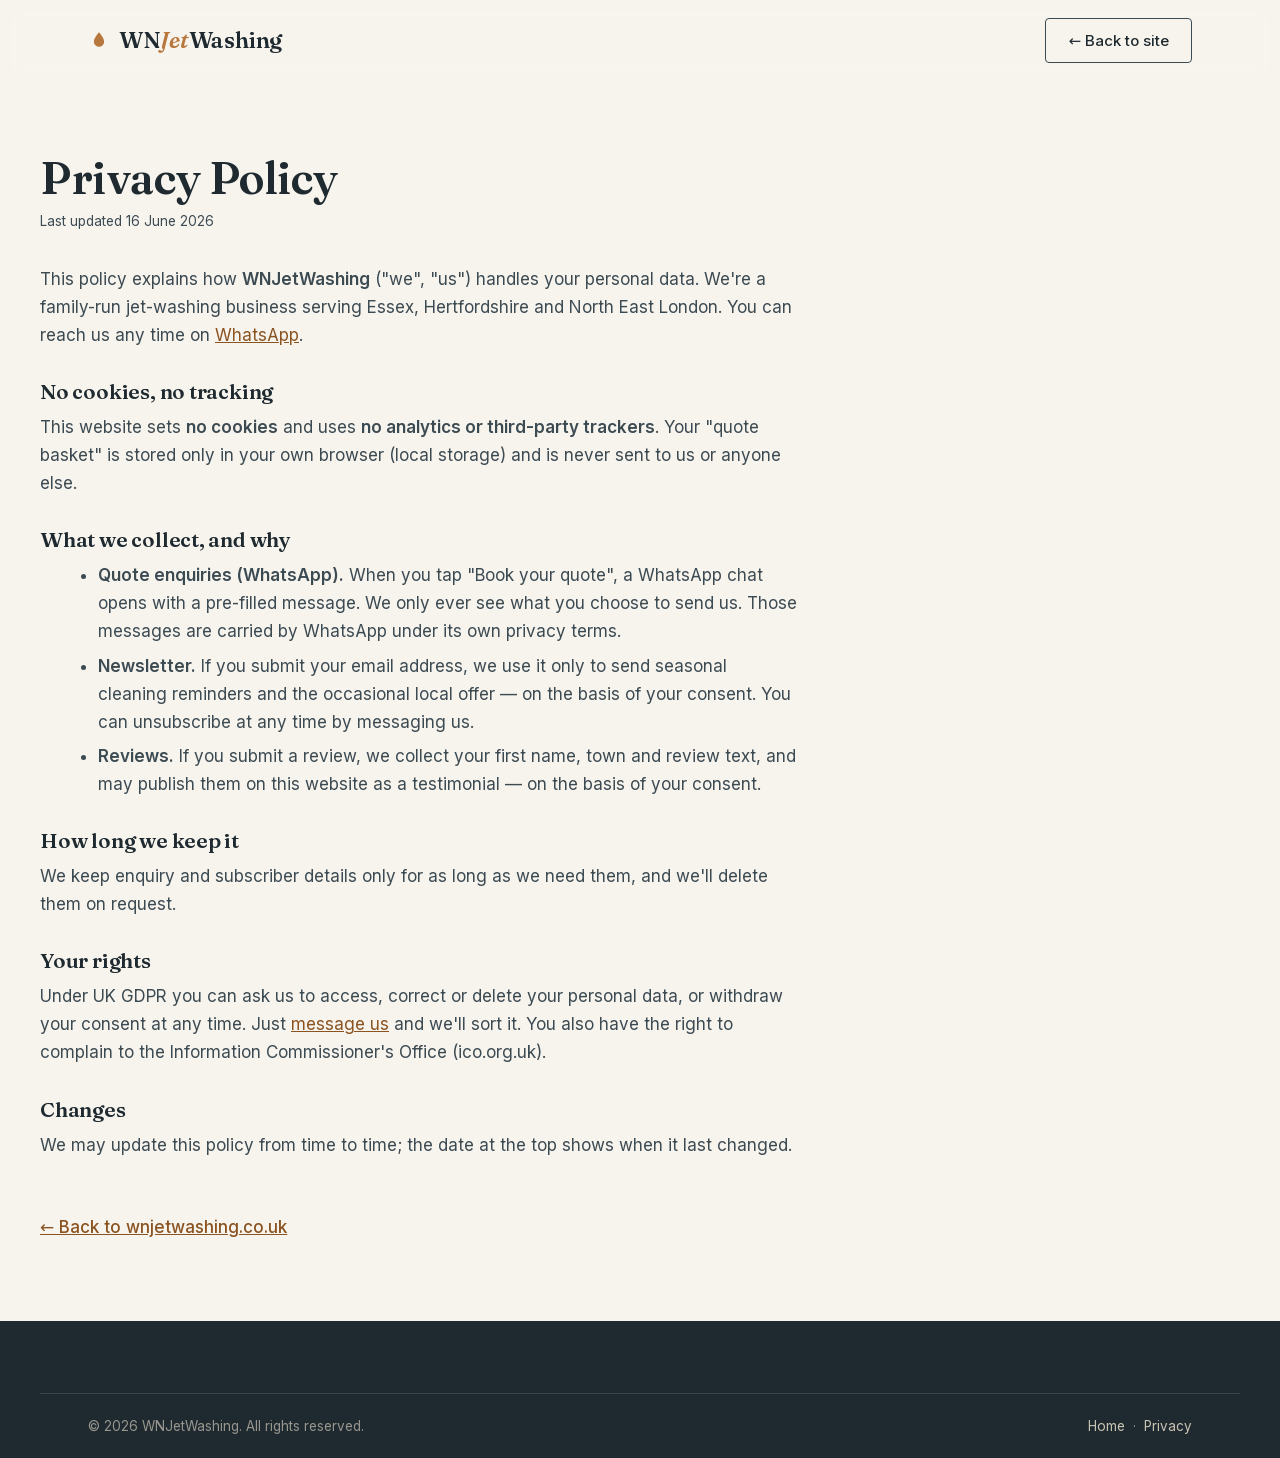
==== privacy.html @ 43b318c0 "privacy: add privacy policy page + consent notices (UK GDPR) Closes the one INFO finding from the se" ====
<!DOCTYPE html>
<html lang="en-GB">
<head>
  <meta charset="UTF-8" />
  <meta name="viewport" content="width=device-width, initial-scale=1" />
  <meta http-equiv="Content-Security-Policy" content="default-src 'self'; script-src 'self'; style-src 'self'; img-src 'self'; font-src 'self'; connect-src 'self'; form-action 'self'; base-uri 'self'; object-src 'none'; frame-src 'none'; frame-ancestors 'none'; upgrade-insecure-requests" />
  <meta name="referrer" content="strict-origin-when-cross-origin" />
  <meta name="robots" content="noindex" />
  <title>Privacy Policy — WNJetWashing</title>
  <meta name="description" content="How WNJetWashing handles your personal data. We use no cookies, no analytics and no trackers." />
  <link rel="icon" href="assets/img/favicon.svg" type="image/svg+xml" />
  <link rel="stylesheet" href="assets/css/fonts.css" />
  <link rel="stylesheet" href="assets/css/styles.css" />
</head>
<body>
  <header class="masthead">
    <div class="masthead__inner">
      <a class="wordmark" href="index.html" aria-label="WNJetWashing home">
        <span class="wordmark__icon" aria-hidden="true">
          <svg viewBox="0 0 24 24" width="22" height="22"><path d="M12 2.5c3.2 4 5.6 7 5.6 10.2A5.6 5.6 0 0 1 6.4 12.7C6.4 9.5 8.8 6.5 12 2.5Z"/></svg>
        </span>
        <span class="wordmark__text">WN<em>Jet</em>Washing</span>
      </a>
      <a class="btn btn--ghost" href="index.html">← Back to site</a>
    </div>
  </header>

  <main class="legal container">
    <div class="legal__inner">
      <h1>Privacy Policy</h1>
      <p class="updated">Last updated 16 June 2026</p>

      <p>This policy explains how <strong>WNJetWashing</strong> ("we", "us") handles your personal data. We're a family-run jet-washing business serving Essex, Hertfordshire and North East London. You can reach us any time on <a href="https://wa.me/447926999623" target="_blank" rel="noopener noreferrer">WhatsApp</a>.</p>

      <h2>No cookies, no tracking</h2>
      <p>This website sets <strong>no cookies</strong> and uses <strong>no analytics or third-party trackers</strong>. Your "quote basket" is stored only in your own browser (local storage) and is never sent to us or anyone else.</p>

      <h2>What we collect, and why</h2>
      <ul>
        <li><strong>Quote enquiries (WhatsApp).</strong> When you tap "Book your quote", a WhatsApp chat opens with a pre-filled message. We only ever see what you choose to send us. Those messages are carried by WhatsApp under its own privacy terms.</li>
        <li><strong>Newsletter.</strong> If you submit your email address, we use it only to send seasonal cleaning reminders and the occasional local offer — on the basis of your consent. You can unsubscribe at any time by messaging us.</li>
        <li><strong>Reviews.</strong> If you submit a review, we collect your first name, town and review text, and may publish them on this website as a testimonial — on the basis of your consent.</li>
      </ul>

      <h2>How long we keep it</h2>
      <p>We keep enquiry and subscriber details only for as long as we need them, and we'll delete them on request.</p>

      <h2>Your rights</h2>
      <p>Under UK GDPR you can ask us to access, correct or delete your personal data, or withdraw your consent at any time. Just <a href="https://wa.me/447926999623" target="_blank" rel="noopener noreferrer">message us</a> and we'll sort it. You also have the right to complain to the Information Commissioner's Office (ico.org.uk).</p>

      <h2>Changes</h2>
      <p>We may update this policy from time to time; the date at the top shows when it last changed.</p>

      <a class="legal__back" href="index.html">← Back to wnjetwashing.co.uk</a>
    </div>
  </main>

  <footer class="footer">
    <div class="footer__bar container">
      <p>© <span data-year>2026</span> WNJetWashing. All rights reserved.</p>
      <p><a href="index.html">Home</a> &nbsp;·&nbsp; <a href="privacy.html">Privacy</a></p>
    </div>
  </footer>

  <script src="assets/js/app.js" defer></script>
</body>
</html>
---- assets/css/fonts.css ----
/* Fraunces italic 400-600 (latin) */
@font-face {
  font-family: 'Fraunces';
  font-style: italic;
  font-weight: 400 600;
  font-display: swap;
  src: url(../fonts/fraunces-italic-400-600.woff2) format('woff2');
  unicode-range: U+0000-00FF, U+0131, U+0152-0153, U+02BB-02BC, U+02C6, U+02DA, U+02DC, U+0304, U+0308, U+0329, U+2000-206F, U+20AC, U+2122, U+2191, U+2193, U+2212, U+2215, U+FEFF, U+FFFD;
}

/* Fraunces normal 340-600 (latin) */
@font-face {
  font-family: 'Fraunces';
  font-style: normal;
  font-weight: 340 600;
  font-display: swap;
  src: url(../fonts/fraunces-normal-340-600.woff2) format('woff2');
  unicode-range: U+0000-00FF, U+0131, U+0152-0153, U+02BB-02BC, U+02C6, U+02DA, U+02DC, U+0304, U+0308, U+0329, U+2000-206F, U+20AC, U+2122, U+2191, U+2193, U+2212, U+2215, U+FEFF, U+FFFD;
}

/* Inter normal 400 (latin) */
@font-face {
  font-family: 'Inter';
  font-style: normal;
  font-weight: 400;
  font-display: swap;
  src: url(../fonts/inter-normal-400.woff2) format('woff2');
  unicode-range: U+0000-00FF, U+0131, U+0152-0153, U+02BB-02BC, U+02C6, U+02DA, U+02DC, U+0304, U+0308, U+0329, U+2000-206F, U+20AC, U+2122, U+2191, U+2193, U+2212, U+2215, U+FEFF, U+FFFD;
}

/* Inter normal 500 (latin) */
@font-face {
  font-family: 'Inter';
  font-style: normal;
  font-weight: 500;
  font-display: swap;
  src: url(../fonts/inter-normal-500.woff2) format('woff2');
  unicode-range: U+0000-00FF, U+0131, U+0152-0153, U+02BB-02BC, U+02C6, U+02DA, U+02DC, U+0304, U+0308, U+0329, U+2000-206F, U+20AC, U+2122, U+2191, U+2193, U+2212, U+2215, U+FEFF, U+FFFD;
}

/* Inter normal 600 (latin) */
@font-face {
  font-family: 'Inter';
  font-style: normal;
  font-weight: 600;
  font-display: swap;
  src: url(../fonts/inter-normal-600.woff2) format('woff2');
  unicode-range: U+0000-00FF, U+0131, U+0152-0153, U+02BB-02BC, U+02C6, U+02DA, U+02DC, U+0304, U+0308, U+0329, U+2000-206F, U+20AC, U+2122, U+2191, U+2193, U+2212, U+2215, U+FEFF, U+FFFD;
}
---- assets/css/styles.css ----
/* =========================================================================
   WNJetWashing — Editorial Trust
   Standalone static site. Palette sampled from the real action photos.
   ========================================================================= */

:root {
  /* Palette */
  --slate-ink: #1F2A30;
  --wet-stone: #3C4A52;
  --restored-timber: #B7763C;
  --timber-text: #8A5320; /* AA-safe timber for small text on light bgs (>=4.7:1) */
  --timber-soft: #c98b52;
  --sandstone-buff: #E7DECB;
  --paper: #F7F4EE;
  --spray-white: #FCFBF8;
  --moss-trust: #5E6E48;
  --sand-seal: #D4A95E;

  --hairline: rgba(60, 74, 82, 0.22);
  --shadow-soft: 0 18px 50px -28px rgba(31, 42, 48, 0.45);

  /* Type */
  --serif: 'Fraunces', Georgia, 'Times New Roman', serif;
  --sans: 'Inter', system-ui, -apple-system, 'Segoe UI', Roboto, sans-serif;

  /* Layout */
  --container: 1200px;
  --gutter: clamp(1.15rem, 4vw, 3rem);
  --radius: 4px;
  --ease: cubic-bezier(0.2, 0.7, 0.2, 1);
  --nav-h: 76px;
}

/* ---------------------------------------------------------------- reset */
*, *::before, *::after { box-sizing: border-box; }
* { margin: 0; }
html { scroll-behavior: smooth; -webkit-text-size-adjust: 100%; overflow-x: hidden; }
@media (prefers-reduced-motion: reduce) { html { scroll-behavior: auto; } }

body {
  font-family: var(--sans);
  font-size: 17px;
  line-height: 1.65;
  color: var(--wet-stone);
  background: var(--paper);
  -webkit-font-smoothing: antialiased;
  text-rendering: optimizeLegibility;
}

img, svg, picture { display: block; max-width: 100%; }
img { height: auto; }
a { color: var(--timber-text); text-decoration: none; }
button { font-family: inherit; cursor: pointer; }
::selection { background: var(--restored-timber); color: var(--spray-white); }

.container { width: 100%; max-width: var(--container); margin-inline: auto; padding-inline: var(--gutter); }

.visually-hidden, .skip-link:not(:focus) {
  position: absolute !important; width: 1px; height: 1px; padding: 0; margin: -1px;
  overflow: hidden; clip: rect(0 0 0 0); white-space: nowrap; border: 0;
}
.skip-link {
  position: fixed; top: 12px; left: 12px; z-index: 200;
  background: var(--slate-ink); color: var(--paper); padding: 10px 16px; border-radius: var(--radius);
}

:focus-visible { outline: 2px solid var(--restored-timber); outline-offset: 3px; border-radius: 2px; }

/* ---------------------------------------------------------------- type */
h1, h2, h3 { font-family: var(--serif); color: var(--slate-ink); font-weight: 600; line-height: 1.08; letter-spacing: -0.01em; font-optical-sizing: auto; }

.eyebrow {
  font-family: var(--sans); font-weight: 500; font-size: 12px; letter-spacing: 0.18em;
  text-transform: uppercase; color: var(--wet-stone); margin-bottom: 1rem;
}
.section-title { font-size: clamp(1.9rem, 4vw, 2.55rem); }
.section-title em { font-style: italic; color: var(--restored-timber); font-weight: 500; }
.section-intro { max-width: 56ch; margin-top: 1rem; color: var(--wet-stone); }
.section-head { margin-bottom: clamp(2rem, 5vw, 3.25rem); }

.pill {
  display: inline-block; font-family: var(--sans); font-size: 11.5px; font-weight: 600; letter-spacing: 0.04em;
  text-transform: uppercase; color: var(--wet-stone);
  border: 1px solid var(--hairline); padding: 4px 10px; border-radius: 999px; white-space: nowrap;
}

/* ---------------------------------------------------------------- buttons */
.btn {
  --btn-bg: var(--slate-ink); --btn-fg: var(--paper);
  position: relative; display: inline-flex; align-items: center; gap: 0.5em;
  font-family: var(--sans); font-weight: 500; font-size: 15px; line-height: 1;
  padding: 14px 22px; border: 1px solid transparent; border-radius: var(--radius);
  background: var(--btn-bg); color: var(--btn-fg); overflow: hidden;
  transition: transform 0.12s var(--ease), color 0.3s var(--ease), border-color 0.3s var(--ease), background 0.3s var(--ease);
}
.btn span { position: relative; z-index: 1; }
.btn::before {
  content: ""; position: absolute; inset: 0; z-index: 0; background: var(--restored-timber);
  transform: scaleX(0); transform-origin: left; transition: transform 0.4s var(--ease);
}
.btn:hover::before { transform: scaleX(1); }
.btn:active { transform: scale(0.98); }
.btn--lg { padding: 17px 28px; font-size: 16px; }

.btn--primary { background: var(--slate-ink); color: var(--paper); }
.btn--primary:hover { color: var(--spray-white); }

.btn--ghost { background: transparent; color: var(--slate-ink); border-color: var(--wet-stone); }
.btn--ghost::before { background: var(--sandstone-buff); }
.btn--ghost:hover { color: var(--slate-ink); border-color: var(--slate-ink); }

.btn--light { background: var(--spray-white); color: var(--slate-ink); }
.btn--light:hover { color: var(--spray-white); }

.btn--add {
  background: transparent; color: var(--slate-ink); border-color: var(--restored-timber);
  font-size: 14px; padding: 11px 18px;
}
.btn--add:hover { color: var(--spray-white); }
.btn[disabled] { opacity: 0.45; cursor: not-allowed; }
.btn[disabled]::before { display: none; }

/* ---------------------------------------------------------------- masthead */
.masthead {
  position: sticky; top: 0; z-index: 90;
  background: color-mix(in srgb, var(--paper) 88%, transparent);
  backdrop-filter: blur(10px); -webkit-backdrop-filter: blur(10px);
  border-bottom: 1px solid transparent; transition: border-color 0.3s var(--ease), background 0.3s var(--ease);
}
.masthead.is-stuck { border-bottom-color: var(--hairline); background: color-mix(in srgb, var(--paper) 95%, transparent); }
.masthead__inner {
  max-width: var(--container); margin-inline: auto; padding: 18px var(--gutter);
  display: flex; align-items: center; justify-content: space-between; gap: 1.5rem;
  transition: padding 0.3s var(--ease);
}
.masthead.is-stuck .masthead__inner { padding-top: 12px; padding-bottom: 12px; }

.wordmark { display: inline-flex; align-items: center; gap: 0.55rem; color: var(--slate-ink); }
.wordmark__icon { color: var(--restored-timber); display: inline-flex; }
.wordmark__icon svg path { fill: currentColor; }
.wordmark__text { font-family: var(--serif); font-weight: 600; font-size: 1.4rem; letter-spacing: -0.01em; }
.wordmark__text em { font-style: italic; color: var(--restored-timber); }

.masthead__nav { display: flex; gap: 1.9rem; }
.masthead__nav a {
  font-family: var(--sans); font-size: 15px; color: var(--wet-stone); position: relative; padding: 4px 0;
}
.masthead__nav a::after {
  content: ""; position: absolute; left: 0; bottom: -2px; height: 1.5px; width: 100%;
  background: var(--restored-timber); transform: scaleX(0); transform-origin: left; transition: transform 0.3s var(--ease);
}
.masthead__nav a:hover { color: var(--slate-ink); }
.masthead__nav a:hover::after { transform: scaleX(1); }

.masthead__actions { display: flex; align-items: center; gap: 0.85rem; }
.basket-btn { position: relative; background: none; border: 0; color: var(--slate-ink); padding: 6px; line-height: 0; }
.basket-btn__count {
  position: absolute; top: -3px; right: -3px; min-width: 18px; height: 18px; padding: 0 4px;
  background: var(--restored-timber); color: #fff; border-radius: 999px;
  font-family: var(--sans); font-size: 11px; font-weight: 600; line-height: 18px; text-align: center;
}
.basket-btn__count.bump { animation: badgeBump 0.4s var(--ease); }
@keyframes badgeBump { 0%,100% { transform: scale(1);} 45% { transform: scale(1.28);} }

.masthead__burger { display: none; flex-direction: column; gap: 4px; background: none; border: 0; padding: 6px; }
.masthead__burger span { width: 22px; height: 2px; background: var(--slate-ink); transition: transform 0.3s var(--ease), opacity 0.3s; }
.masthead__burger[aria-expanded="true"] span:nth-child(1) { transform: translateY(6px) rotate(45deg); }
.masthead__burger[aria-expanded="true"] span:nth-child(2) { opacity: 0; }
.masthead__burger[aria-expanded="true"] span:nth-child(3) { transform: translateY(-6px) rotate(-45deg); }

.masthead__mobile { display: none; flex-direction: column; gap: 0.25rem; padding: 0.5rem var(--gutter) 1.5rem; border-top: 1px solid var(--hairline); }
.masthead__mobile a { padding: 12px 0; color: var(--slate-ink); font-size: 17px; border-bottom: 1px solid var(--hairline); }
.masthead__mobile .btn { margin-top: 1rem; justify-content: center; }

/* ---------------------------------------------------------------- hero */
.hero { position: relative; padding: clamp(2.5rem, 6vw, 4.5rem) 0 clamp(2rem, 4vw, 3rem); overflow: hidden; }
.hero__grid-bg {
  position: absolute; inset: 0; pointer-events: none; opacity: 0.5;
  background-image: linear-gradient(var(--hairline) 1px, transparent 1px), linear-gradient(90deg, var(--hairline) 1px, transparent 1px);
  background-size: 44px 44px; mask-image: radial-gradient(120% 100% at 70% 0%, #000 35%, transparent 78%);
          -webkit-mask-image: radial-gradient(120% 100% at 70% 0%, #000 35%, transparent 78%);
  opacity: 0.12;
}
.hero__inner {
  position: relative; display: grid; grid-template-columns: 7fr 5fr; gap: clamp(1.5rem, 5vw, 4rem); align-items: center;
}
.hero__copy { max-width: 40ch; }
.hero__title { font-size: clamp(2.6rem, 6vw, 4.4rem); line-height: 1.04; margin-bottom: 1.4rem; }
.hero__lead { font-size: 1.18rem; color: var(--wet-stone); margin-bottom: 1.9rem; }
.hero__cta-row { display: flex; flex-wrap: wrap; gap: 0.85rem; margin-bottom: 1.6rem; }

/* the pressure-wash reveal word */
.reveal-word { position: relative; display: inline-block; font-style: italic; color: var(--restored-timber); cursor: pointer; }
.reveal-word__fill { position: relative; }
.reveal-word__streak {
  position: absolute; inset: -2% -6%; background:
    linear-gradient(105deg, transparent 38%, color-mix(in srgb, var(--spray-white) 92%, transparent) 46%, color-mix(in srgb, var(--spray-white) 92%, transparent) 54%, transparent 62%);
  background-size: 240% 100%; background-position: 130% 0; pointer-events: none; mix-blend-mode: screen;
}
.reveal-word.is-washing .reveal-word__fill { animation: washReveal 1.2s var(--ease) both; }
.reveal-word.is-washing .reveal-word__streak { animation: washStreak 1.2s var(--ease) both; }
@keyframes washReveal {
  0% { color: var(--wet-stone); filter: blur(0.4px) saturate(0.2); }
  100% { color: var(--restored-timber); filter: none; }
}
@keyframes washStreak { 0% { background-position: 130% 0; } 100% { background-position: -130% 0; } }

.ticks { list-style: none; padding: 0; display: flex; flex-wrap: wrap; gap: 0.5rem 1.4rem; }
.ticks li { position: relative; padding-left: 1.5rem; font-size: 14.5px; color: var(--wet-stone); }
.ticks li::before {
  content: "✓"; position: absolute; left: 0; top: -1px; color: var(--moss-trust); font-weight: 700;
}

/* specimen slab */
.hero__specimen { display: flex; flex-direction: column; gap: 0.75rem; }
.hero__specimen-cap { font-size: 13px; letter-spacing: 0.04em; color: var(--wet-stone); text-align: right; }

/* ---- wipe slider (shared) ---- */
.wipe {
  position: relative; aspect-ratio: 4 / 5; border-radius: var(--radius); overflow: hidden;
  border: 1px solid var(--hairline); box-shadow: var(--shadow-soft); user-select: none; touch-action: pan-y;
  background: var(--sandstone-buff); --pos: 50%;
}
.wipe--photo { aspect-ratio: 4 / 3; }
.wipe--hero { aspect-ratio: 4 / 5; }
.wipe__layer { position: absolute; inset: 0; }
.wipe__layer img { width: 100%; height: 100%; object-fit: cover; }
.wipe__layer picture { display: block; width: 100%; height: 100%; }
/* uniform Slate-Ink grade so photos read as one set */
.wipe--photo .wipe__after::after, .svc-row__media::after {
  content: ""; position: absolute; inset: 0; background: var(--slate-ink); opacity: 0.08; pointer-events: none;
}
.wipe__before { clip-path: inset(0 calc(100% - var(--pos)) 0 0); }
/* the "before" side: a real photo, graded to look genuinely weathered/grimy */
.wipe--photo .wipe__before img { filter: grayscale(0.55) brightness(0.55) contrast(1.08) saturate(0.7); }
.wipe--photo .wipe__before::after {
  content: ""; position: absolute; inset: 0; pointer-events: none; mix-blend-mode: multiply;
  background:
    radial-gradient(60% 55% at 25% 75%, rgba(38,52,34,0.55), transparent 60%),
    radial-gradient(50% 45% at 78% 35%, rgba(30,40,30,0.5), transparent 60%),
    linear-gradient(160deg, rgba(54,60,44,0.45), rgba(28,32,26,0.6));
}
.wipe__divider { position: absolute; top: 0; bottom: 0; left: var(--pos); width: 1.5px; background: var(--spray-white); transform: translateX(-50%); box-shadow: 0 0 0 1px rgba(31,42,48,0.15); }
.wipe__handle {
  position: absolute; top: 50%; left: var(--pos); transform: translate(-50%, -50%);
  width: 42px; height: 42px; border-radius: 999px; border: 2px solid var(--spray-white);
  background: var(--restored-timber); color: var(--spray-white);
  display: grid; place-items: center; box-shadow: 0 6px 18px -6px rgba(31,42,48,0.6); z-index: 3;
}
.wipe__tag {
  position: absolute; top: 14px; font-family: var(--sans); font-size: 11px; font-weight: 600; letter-spacing: 0.1em;
  text-transform: uppercase; padding: 4px 9px; border-radius: 999px; color: var(--spray-white);
  background: color-mix(in srgb, var(--slate-ink) 72%, transparent); backdrop-filter: blur(2px);
}
.wipe__tag--before { left: 14px; }
.wipe__tag--after { right: 14px; background: color-mix(in srgb, var(--restored-timber) 82%, transparent); }
.wipe__ripple { position: absolute; width: 8px; height: 8px; border-radius: 999px; border: 1.5px solid var(--spray-white); transform: translate(-50%,-50%); pointer-events: none; z-index: 2; animation: ripple 0.6s var(--ease) forwards; }
@keyframes ripple { from { width: 6px; height: 6px; opacity: 0.9; } to { width: 60px; height: 60px; opacity: 0; } }

/* ---- stats ---- */
.stats {
  list-style: none; padding: 1.6rem 0 0; margin-top: clamp(2rem, 5vw, 3rem); border-top: 1px solid var(--hairline);
  display: grid; grid-template-columns: repeat(3, 1fr); gap: 1rem;
}
.stats li { display: flex; flex-direction: column; gap: 0.2rem; }
.stats__num { font-family: var(--sans); font-weight: 600; font-size: clamp(1.9rem, 4vw, 2.6rem); color: var(--slate-ink); font-variant-numeric: tabular-nums; line-height: 1; }
.stats__label { font-size: 13.5px; color: var(--wet-stone); }

/* ---- droplets ---- */
.droplets { position: absolute; inset: 0; pointer-events: none; z-index: 0; }
.droplets i {
  position: absolute; top: -10px; width: 6px; height: 10px; border-radius: 0 100% 100% 100% / 0 60% 100% 100%;
  background: linear-gradient(var(--timber-soft), var(--restored-timber)); opacity: 0; transform: rotate(45deg);
}
.droplets i:nth-child(1) { left: 14%; animation: drop 7s 0.2s infinite; }
.droplets i:nth-child(2) { left: 33%; animation: drop 8.5s 2.1s infinite; }
.droplets i:nth-child(3) { left: 61%; animation: drop 6.4s 1.2s infinite; }
.droplets i:nth-child(4) { left: 82%; animation: drop 9s 3.4s infinite; }
@keyframes drop {
  0% { transform: translateY(0) rotate(45deg); opacity: 0; }
  8% { opacity: 0.55; }
  60% { opacity: 0.4; }
  72% { transform: translateY(60vh) rotate(45deg); opacity: 0; }
  100% { opacity: 0; }
}

/* ---------------------------------------------------------------- trust strip */
.trust { background: var(--slate-ink); color: var(--sandstone-buff); }
.trust__ticks {
  display: flex; flex-wrap: wrap; justify-content: center; gap: 0.6rem 2.2rem;
  padding-block: 1.05rem; font-size: 14px; font-weight: 500;
}
.trust__ticks span { color: var(--sandstone-buff); }
.marquee { overflow: hidden; border-top: 1px solid rgba(231,222,203,0.15); }
.marquee__track { display: flex; width: max-content; animation: marquee 38s linear infinite; }
.marquee__track span {
  white-space: nowrap; padding: 0.5rem 0; font-family: var(--sans); font-weight: 600; font-size: 12px;
  letter-spacing: 0.16em; text-transform: uppercase; color: rgba(231,222,203,0.65);
}
@keyframes marquee { to { transform: translateX(-50%); } }

/* ---------------------------------------------------------------- services */
.services { padding: clamp(3.5rem, 8vw, 6rem) 0; }
.svc-list { list-style: none; padding: 0; border-top: 1px solid var(--hairline); }
.svc-row {
  position: relative; display: grid; grid-template-columns: auto minmax(0, 1fr) clamp(180px, 20vw, 280px) auto; align-items: center;
  gap: clamp(1rem, 2.4vw, 2.2rem); padding: clamp(1.6rem, 3.5vw, 2.6rem) 0; border-bottom: 1px solid var(--hairline);
}
.svc-row__index { font-family: var(--serif); font-weight: 600; font-size: clamp(2rem, 5vw, 3.4rem); color: var(--wet-stone); opacity: 0.4; transition: color 0.4s var(--ease), opacity 0.4s var(--ease); line-height: 1; min-width: 1.6em; }
.svc-row:hover .svc-row__index, .svc-row.is-active .svc-row__index { color: var(--restored-timber); opacity: 1; }
.svc-row__title { font-size: clamp(1.35rem, 2.4vw, 1.7rem); margin-bottom: 0.5rem; }
.svc-row__desc { max-width: 52ch; color: var(--wet-stone); }
.svc-row__technique { margin-top: 0.85rem; font-size: 13.5px; color: var(--wet-stone); display: inline-flex; align-items: baseline; gap: 0.55rem; }
.svc-row__technique span {
  font-size: 10.5px; font-weight: 600; letter-spacing: 0.14em; text-transform: uppercase; color: var(--timber-text);
  border: 1px solid color-mix(in srgb, var(--restored-timber) 45%, transparent); padding: 2px 7px; border-radius: 999px;
}
.svc-row__media {
  position: relative; width: 100%; aspect-ratio: 4 / 3; border-radius: var(--radius);
  overflow: hidden; border: 1px solid var(--hairline);
  clip-path: inset(0 0 0 0); /* base */
}
.svc-row__media img { width: 100%; height: 100%; object-fit: cover; transition: transform 0.7s var(--ease); }
.svc-row:hover .svc-row__media img { transform: scale(1.05); }
.svc-row__media::after { z-index: 1; }
.svc-row__action { display: flex; flex-direction: column; align-items: flex-end; gap: 0.7rem; min-width: 150px; }

/* reveal-from-right for the media on scroll-in (mobile-safe: never hidden once revealed) */
@media (hover: hover) {
  .svc-row__media { clip-path: inset(0 0 0 100%); transition: clip-path 0.8s var(--ease); }
  .svc-row.in .svc-row__media, .svc-row:hover .svc-row__media { clip-path: inset(0 0 0 0); }
}

/* ---------------------------------------------------------------- process */
.process { padding: clamp(3.5rem, 8vw, 6rem) 0; background: var(--sandstone-buff); }
.timeline { position: relative; list-style: none; padding: 0; max-width: 760px; }
.timeline__step { position: relative; display: grid; grid-template-columns: auto 1fr; gap: 1.5rem; padding-bottom: 2.5rem; }
.timeline__step:last-of-type { padding-bottom: 0; }
.timeline__index {
  position: relative; z-index: 1; width: 64px; height: 64px; border-radius: 999px; display: grid; place-items: center;
  font-family: var(--serif); font-weight: 600; font-size: 1.5rem; color: var(--slate-ink);
  background: var(--spray-white); border: 1px solid var(--hairline);
}
.timeline__step--seal.in .timeline__index { background: var(--sand-seal); border-color: var(--sand-seal); color: var(--slate-ink); }
.timeline__content h3 { font-size: 1.5rem; margin-bottom: 0.5rem; display: flex; flex-wrap: wrap; align-items: center; gap: 0.7rem; }
.timeline__content p { max-width: 58ch; }
.seal-badge {
  font-family: var(--sans); font-size: 11px; font-weight: 600; letter-spacing: 0.1em; text-transform: uppercase;
  color: var(--slate-ink); background: var(--sand-seal); padding: 4px 10px; border-radius: 999px;
}
.timeline__line {
  position: absolute; left: 31px; top: 64px; bottom: 64px; width: 2px; background: var(--hairline);
}
.timeline__line::after { content: ""; position: absolute; inset: 0; background: var(--sand-seal); transform: scaleY(var(--fill, 0)); transform-origin: top; transition: transform 0.2s linear; }

/* ---------------------------------------------------------------- feature band */
.feature { padding: clamp(3.5rem, 8vw, 6rem) 0; }
.feature__inner { display: grid; grid-template-columns: 1fr 1fr; gap: clamp(2rem, 5vw, 4rem); align-items: center; }
.feature__copy .btn { margin-top: 1.6rem; }

/* ---------------------------------------------------------------- local / about */
.local { padding: clamp(3.5rem, 8vw, 6rem) 0; background: var(--sandstone-buff); }
.local__inner { display: grid; grid-template-columns: 1.05fr 0.95fr; gap: clamp(2rem, 5vw, 4rem); align-items: center; }
.local__copy p { margin-top: 1.05rem; max-width: 52ch; color: var(--wet-stone); }
.local__sign { font-family: var(--serif); font-style: italic; font-size: 1.35rem; color: var(--timber-text); margin-top: 1.4rem !important; }
.local__copy .btn { margin-top: 1.6rem; }
.local__promises { list-style: none; padding: 0; display: grid; gap: 0.9rem; }
.local__promises li {
  display: flex; gap: 0.95rem; align-items: flex-start;
  background: var(--spray-white); border: 1px solid var(--hairline); border-radius: var(--radius); padding: 1.1rem 1.25rem;
  transition: transform 0.3s var(--ease), box-shadow 0.3s var(--ease);
}
.local__promises li:hover { transform: translateY(-2px); box-shadow: var(--shadow-soft); }
.local__ico {
  flex: 0 0 auto; width: 26px; height: 26px; border-radius: 999px; display: grid; place-items: center;
  background: color-mix(in srgb, var(--moss-trust) 16%, transparent); color: var(--moss-trust);
  font-size: 14px; font-weight: 700; margin-top: 1px;
}
.local__promises strong { display: block; color: var(--slate-ink); font-weight: 600; margin-bottom: 0.15rem; }
.local__promises span { font-size: 14.5px; color: var(--wet-stone); }

/* ---------------------------------------------------------------- areas */
.areas { padding: clamp(3.5rem, 8vw, 6rem) 0; background: var(--slate-ink); color: var(--sandstone-buff); }
.areas .section-title, .areas .eyebrow { color: var(--spray-white); }
.areas .eyebrow { color: rgba(231,222,203,0.7); }
.areas .section-intro { color: rgba(247,244,238,0.78); }
.areas__grid { display: grid; grid-template-columns: 1.4fr 1fr; gap: clamp(2rem, 5vw, 4rem); align-items: center; }
.areas__cols { display: grid; grid-template-columns: repeat(3, 1fr); gap: 1.5rem; }
.area-col h3 { color: #a7bd83; font-size: 1.15rem; margin-bottom: 0.9rem; }
.area-col ul { list-style: none; padding: 0; display: flex; flex-direction: column; gap: 0.35rem; }
.area-col li { color: rgba(247,244,238,0.85); font-size: 15px; }
.coverage { width: 100%; height: auto; }
.coverage__region { fill: rgba(183,118,60,0.12); stroke: var(--restored-timber); stroke-width: 1.5; stroke-dasharray: 4 5; }
.coverage__dot { fill: var(--sandstone-buff); }
.coverage__dot--hub { fill: var(--restored-timber); }
.coverage__label { fill: rgba(231,222,203,0.6); font-family: var(--sans); font-size: 12px; letter-spacing: 0.1em; text-transform: uppercase; }

/* ---------------------------------------------------------------- reviews */
.reviews { padding: clamp(3.5rem, 8vw, 6rem) 0; }
.review-grid { display: grid; grid-template-columns: repeat(2, 1fr); gap: 1.25rem; }
.review {
  position: relative; background: var(--spray-white); border: 1px solid var(--hairline); border-radius: var(--radius);
  padding: 1.8rem; display: flex; flex-direction: column; gap: 0.9rem;
}
.review--feature { grid-column: span 2; background: var(--sandstone-buff); padding: 2.4rem; }
.review__mark { position: absolute; top: 0.4rem; right: 1.4rem; font-family: var(--serif); font-size: 5rem; color: rgba(31,42,48,0.12); line-height: 1; }
.stars { color: var(--timber-text); letter-spacing: 0.15em; font-size: 15px; }
.review blockquote { font-family: var(--serif); font-style: italic; font-size: 1.15rem; line-height: 1.5; color: var(--slate-ink); }
.review--feature blockquote { font-size: clamp(1.35rem, 3vw, 1.9rem); max-width: 30ch; }
.review figcaption { display: flex; flex-direction: column; }
.review figcaption strong { font-weight: 600; color: var(--slate-ink); }
.review figcaption span { font-size: 13.5px; color: var(--wet-stone); }

/* ---------------------------------------------------------------- forms */
.share { padding: clamp(3rem, 7vw, 5rem) 0; background: var(--sandstone-buff); }
.form { max-width: 720px; }
.review-form { display: grid; grid-template-columns: 1fr 1fr; gap: 1.4rem 1.6rem; }
.field { display: flex; flex-direction: column; gap: 0.5rem; }
.field--wide { grid-column: 1 / -1; }
.field label, .field legend {
  font-size: 11.5px; font-weight: 600; letter-spacing: 0.12em; text-transform: uppercase; color: var(--wet-stone); padding: 0;
}
.field input, .field textarea {
  font-family: var(--sans); font-size: 16px; color: var(--slate-ink); background: transparent;
  border: 0; border-bottom: 1.5px solid var(--wet-stone); padding: 8px 2px; transition: border-color 0.25s var(--ease);
}
.field input::placeholder, .field textarea::placeholder { color: color-mix(in srgb, var(--wet-stone) 60%, transparent); }
.field input:focus, .field textarea:focus { outline: none; border-bottom-color: var(--restored-timber); }
.field textarea { resize: vertical; }
.field--stars { gap: 0.6rem; }
.star-input { display: inline-flex; gap: 0.25rem; }
.star-input button {
  background: none; border: 0; font-size: 1.9rem; line-height: 1; color: color-mix(in srgb, var(--wet-stone) 35%, transparent);
  padding: 0 2px; transition: color 0.12s var(--ease), transform 0.12s var(--ease);
}
.star-input button.on { color: var(--restored-timber); }
.star-input button:hover { transform: translateY(-1px); }
.form__submit { display: flex; align-items: center; gap: 1.2rem; flex-wrap: wrap; }
.form__note { font-size: 14px; color: #4A5733; min-height: 1.2em; }
.form__note.is-error { color: #a0432e; }
.form__consent { font-size: 12.5px; color: var(--wet-stone); margin-top: 0.6rem; max-width: 60ch; }
.form__consent a { text-decoration: underline; }

/* ---------------------------------------------------------------- legal / privacy page */
.legal { padding: clamp(2.5rem, 6vw, 4.5rem) 0 clamp(3rem, 7vw, 5rem); }
.legal__inner { max-width: 760px; }
.legal h1 { font-size: clamp(2rem, 5vw, 2.8rem); margin-bottom: 0.5rem; }
.legal .updated { font-size: 13.5px; color: var(--wet-stone); margin-bottom: 2rem; }
.legal h2 { font-size: 1.3rem; margin: 2rem 0 0.6rem; }
.legal p, .legal li { color: var(--wet-stone); }
.legal p { margin-bottom: 0.9rem; }
.legal ul { margin: 0 0 0.9rem 1.1rem; display: flex; flex-direction: column; gap: 0.4rem; }
.legal a { text-decoration: underline; }
.legal__back { display: inline-block; margin-top: 2.5rem; font-weight: 500; }

/* newsletter */
.newsletter { padding: clamp(3rem, 7vw, 4.5rem) 0; }
.newsletter__inner { display: grid; grid-template-columns: 1fr 1fr; gap: clamp(1.5rem, 4vw, 3rem); align-items: center; }
.newsletter__copy p { margin-top: 0.8rem; max-width: 44ch; }
.field--inline { flex-direction: row; flex-wrap: wrap; align-items: flex-end; gap: 0.6rem 1rem; }
.field--inline label { width: 100%; }
.field--inline input { flex: 1 1 220px; }
.field--inline .btn { flex: 0 0 auto; }
.newsletter__form .form__note { margin-top: 0.7rem; }

/* ---------------------------------------------------------------- final cta */
.final-cta { padding: clamp(3.5rem, 8vw, 6rem) 0; background: var(--slate-ink); color: var(--paper); }
.final-cta .section-title, .final-cta .eyebrow { color: var(--spray-white); }
.final-cta .eyebrow { color: rgba(231,222,203,0.7); }
.final-cta .section-intro { color: rgba(247,244,238,0.8); }
.final-cta__inner { display: grid; grid-template-columns: 1.2fr 1fr; gap: clamp(2rem, 5vw, 4rem); align-items: center; }
.final-cta__row { display: flex; flex-wrap: wrap; gap: 0.85rem; margin-top: 1.8rem; }
.final-cta .btn--ghost { color: var(--spray-white); border-color: rgba(247,244,238,0.4); }
.final-cta .btn--ghost:hover { color: var(--slate-ink); }
.quote-summary { background: rgba(247,244,238,0.06); border: 1px solid rgba(247,244,238,0.16); border-radius: var(--radius); padding: 1.6rem; }
.quote-summary h3 { color: var(--spray-white); font-size: 1.2rem; margin-bottom: 1rem; }
.quote-summary__list { list-style: none; padding: 0; display: flex; flex-direction: column; gap: 0.5rem; }
.quote-summary__list li { display: flex; justify-content: space-between; gap: 1rem; color: var(--sandstone-buff); padding: 0.5rem 0; border-bottom: 1px solid rgba(247,244,238,0.12); font-size: 15px; }
.quote-summary__empty { color: rgba(247,244,238,0.6); font-size: 14.5px; }

/* ---------------------------------------------------------------- footer */
.footer { background: var(--slate-ink); color: var(--sandstone-buff); padding: clamp(3rem, 6vw, 4.5rem) 0 0; }
.footer__inner { display: grid; grid-template-columns: 1.4fr 2fr 1fr; gap: clamp(2rem, 5vw, 3.5rem); padding-bottom: 3rem; }
.wordmark--light .wordmark__text { color: var(--spray-white); }
.footer__tag { font-family: var(--serif); font-style: italic; font-size: 1.15rem; color: var(--sandstone-buff); margin-top: 1rem; max-width: 28ch; }
.footer__est { font-size: 13.5px; color: rgba(231,222,203,0.6); margin-top: 0.8rem; }
.footer__nav { display: grid; grid-template-columns: repeat(3, 1fr); gap: 1.5rem; }
.footer__nav h3 { color: var(--spray-white); font-family: var(--sans); font-size: 12px; font-weight: 600; letter-spacing: 0.14em; text-transform: uppercase; margin-bottom: 1rem; }
.footer__nav a { display: block; color: rgba(247,244,238,0.8); font-size: 15px; padding: 5px 0; }
.footer__nav a:hover { color: var(--restored-timber); }
.footer__cta { display: flex; flex-direction: column; gap: 1.4rem; align-items: flex-start; }
.footer__social { display: flex; gap: 0.8rem; }
.footer__social a { color: var(--sandstone-buff); border: 1px solid rgba(231,222,203,0.3); border-radius: 999px; padding: 8px; transition: color 0.25s, border-color 0.25s, background 0.25s; }
.footer__social a:hover { color: var(--restored-timber); border-color: var(--restored-timber); }
.footer__bar {
  border-top: 1px solid rgba(231,222,203,0.15); padding-block: 1.3rem;
  display: flex; justify-content: space-between; flex-wrap: wrap; gap: 0.5rem;
}
.footer__bar p { font-size: 13.5px; color: rgba(231,222,203,0.6); }
.footer__bar a { color: rgba(231,222,203,0.85); }

/* ---------------------------------------------------------------- drawer */
.drawer-scrim { position: fixed; inset: 0; background: rgba(31,42,48,0.35); z-index: 100; opacity: 0; transition: opacity 0.3s var(--ease); }
.drawer-scrim.show { opacity: 1; }
.drawer {
  position: fixed; top: 0; right: 0; bottom: 0; width: min(420px, 92vw); z-index: 110;
  background: var(--sandstone-buff); display: flex; flex-direction: column;
  transform: translateX(100%); transition: transform 0.35s var(--ease); box-shadow: -20px 0 60px -30px rgba(31,42,48,0.6);
}
.drawer.open { transform: translateX(0); }
.drawer__head { display: flex; align-items: center; justify-content: space-between; padding: 1.4rem 1.5rem; border-bottom: 1px solid var(--hairline); }
.drawer__head h2 { font-size: 1.3rem; }
.drawer__close { background: none; border: 0; color: var(--slate-ink); padding: 4px; line-height: 0; }
.drawer__body { flex: 1; overflow-y: auto; padding: 1.2rem 1.5rem; }
.drawer__list { list-style: none; padding: 0; display: flex; flex-direction: column; }
.drawer__item { display: flex; align-items: center; justify-content: space-between; gap: 1rem; padding: 1rem 0; border-bottom: 1px solid var(--hairline); }
.drawer__item-name { color: var(--slate-ink); font-weight: 500; }
.drawer__item-sub { display: block; font-size: 12.5px; color: var(--wet-stone); font-weight: 400; }
.drawer__remove { background: none; border: 0; color: var(--wet-stone); font-size: 1.4rem; line-height: 1; padding: 4px 8px; border-radius: var(--radius); }
.drawer__remove:hover { color: #a0432e; background: rgba(160,67,46,0.08); }
.drawer__empty { text-align: center; padding: 2.5rem 1rem; color: var(--wet-stone); display: flex; flex-direction: column; align-items: center; gap: 1rem; }
.drawer__drop { color: var(--restored-timber); opacity: 0.7; }
.drawer__foot { padding: 1.2rem 1.5rem 1.6rem; border-top: 1px solid var(--hairline); background: color-mix(in srgb, var(--sandstone-buff) 80%, var(--paper)); }
.drawer__note { font-size: 12.5px; color: var(--wet-stone); margin-bottom: 0.9rem; }
.drawer__request { width: 100%; justify-content: center; }

/* ---------------------------------------------------------------- toast + fly drop */
.toast {
  position: fixed; left: 24px; bottom: 24px; z-index: 130; background: var(--slate-ink); color: var(--spray-white);
  padding: 13px 18px; border-radius: var(--radius); font-size: 14.5px; box-shadow: var(--shadow-soft);
  transform: translateY(20px); opacity: 0; transition: transform 0.3s var(--ease), opacity 0.3s var(--ease); max-width: 320px;
}
.toast.show { transform: translateY(0); opacity: 1; }
.toast strong { color: var(--timber-soft); }
.fly-drop {
  position: fixed; z-index: 140; width: 12px; height: 12px; border-radius: 0 100% 100% 100% / 0 60% 100% 100%;
  background: var(--restored-timber); transform: rotate(45deg); pointer-events: none; opacity: 0;
}

/* ---------------------------------------------------------------- floating WhatsApp */
.wa-float {
  position: fixed; right: 20px; bottom: 22px; z-index: 92;
  display: inline-flex; align-items: center; gap: 0.55rem;
  background: #15803D; color: #fff; border: 0; border-radius: 999px; /* AA: white on #15803D = 5:1 */
  padding: 12px 20px 12px 15px; font-family: var(--sans); font-weight: 600; font-size: 14.5px; line-height: 1;
  box-shadow: 0 12px 30px -8px rgba(21,128,61,0.5), 0 6px 16px -6px rgba(31,42,48,0.45);
  transition: transform 0.2s var(--ease), box-shadow 0.2s var(--ease);
}
.wa-float svg { flex: 0 0 auto; }
.wa-float:hover { transform: translateY(-2px) scale(1.03); background: #126E34; box-shadow: 0 16px 36px -8px rgba(21,128,61,0.55), 0 8px 20px -6px rgba(31,42,48,0.5); }
.wa-float:active { transform: scale(0.97); }
.wa-float:focus-visible { outline: 2px solid var(--slate-ink); outline-offset: 3px; }
@media (max-width: 600px) {
  .wa-float { right: 14px; bottom: 16px; padding: 13px; }
  .wa-float__label { display: none; }
}

/* ---------------------------------------------------------------- reveal */
.reveal { opacity: 0; transform: translateY(16px); transition: opacity 0.6s var(--ease), transform 0.6s var(--ease); }
.reveal.in { opacity: 1; transform: none; }

/* ---------------------------------------------------------------- responsive */
@media (max-width: 960px) {
  .masthead__nav { display: none; }
  .masthead__burger { display: flex; }
  .masthead.menu-open .masthead__mobile { display: flex; }
  .masthead__mobile[hidden] { display: none; }
  .hero__inner { grid-template-columns: 1fr; }
  .hero__specimen { max-width: 420px; }
  .hero__copy { max-width: none; }
  .feature__inner, .newsletter__inner, .final-cta__inner, .areas__grid, .local__inner { grid-template-columns: 1fr; }
  .areas__map { max-width: 360px; }
  .footer__inner { grid-template-columns: 1fr 1fr; }
  .footer__cta { grid-column: 1 / -1; flex-direction: row; align-items: center; justify-content: space-between; }
}
@media (max-width: 720px) {
  .svc-row { grid-template-columns: auto 1fr; grid-template-areas: "idx body" "media media" "action action"; }
  .svc-row__index { grid-area: idx; }
  .svc-row__body { grid-area: body; }
  .svc-row__media { grid-area: media; width: 100%; aspect-ratio: 16 / 9; }
  .svc-row__action { grid-area: action; flex-direction: row; align-items: center; justify-content: space-between; }
  .review-grid { grid-template-columns: 1fr; }
  .review--feature { grid-column: auto; }
  .review-form { grid-template-columns: 1fr; }
  .areas__cols { grid-template-columns: 1fr 1fr; }
  .footer__inner { grid-template-columns: 1fr; }
  .footer__nav { grid-template-columns: 1fr 1fr; }
  .footer__cta { flex-direction: column; align-items: flex-start; }
}
@media (max-width: 600px) {
  .masthead__cta { display: none; } /* CTA lives in the burger menu + hero on phones */
  .masthead__actions { gap: 0.4rem; }
}
@media (max-width: 460px) {
  .stats { grid-template-columns: 1fr; gap: 0.8rem; }
  .areas__cols { grid-template-columns: 1fr; }
  .toast { left: 16px; right: 16px; max-width: none; bottom: 88px; } /* clear the WhatsApp float */
}

/* ---------------------------------------------------------------- reduced motion */
@media (prefers-reduced-motion: reduce) {
  *, *::before, *::after { animation-duration: 0.001ms !important; animation-iteration-count: 1 !important; transition-duration: 0.001ms !important; }
  .reveal { opacity: 1; transform: none; }
  .droplets { display: none; }
  .marquee__track { animation: none; flex-wrap: wrap; white-space: normal; }
  .reveal-word__streak { display: none; }
  .reveal-word .reveal-word__fill { color: var(--restored-timber); }
  .svc-row__media { clip-path: inset(0 0 0 0) !important; }
  .timeline__line::after { transform: scaleY(1); }
}
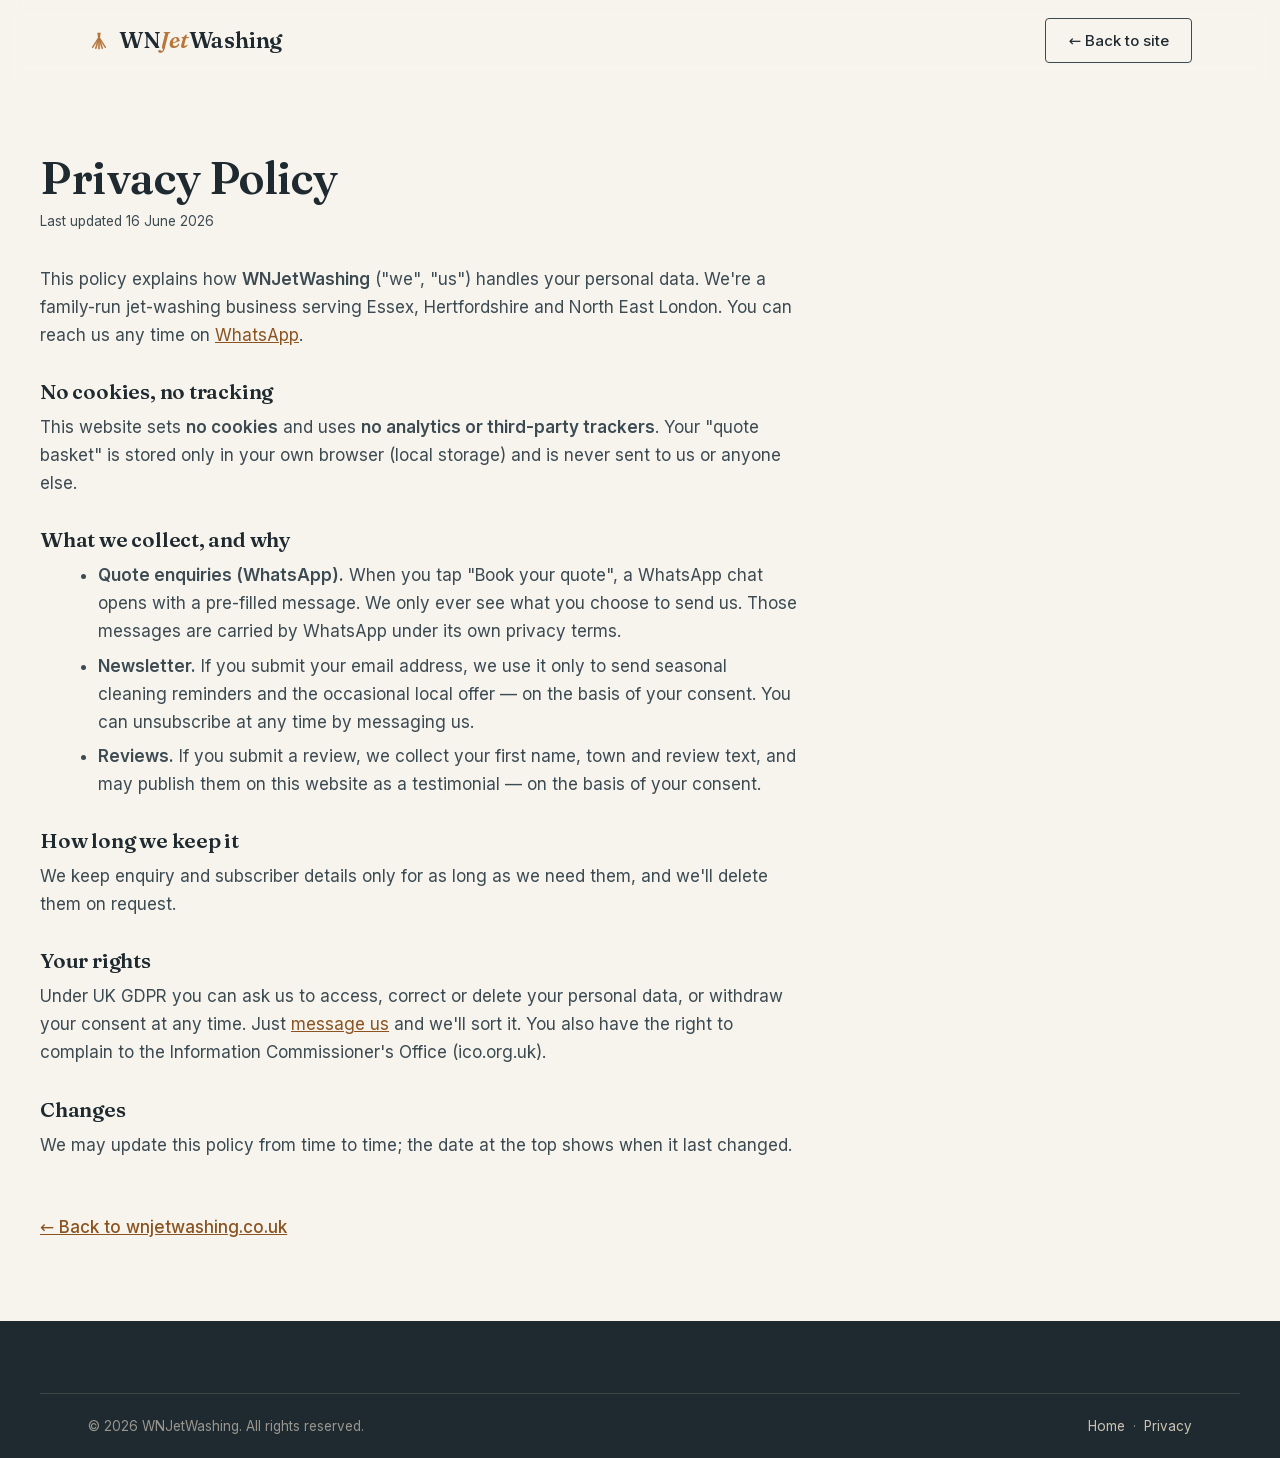
==== commit d3df073a: "fixes: real 2-image before/after, new spray logo, drop 'insured', robust WhatsApp - before/after sli" ====
--- a/privacy.html
+++ b/privacy.html
@@ -17,7 +17,12 @@
     <div class="masthead__inner">
       <a class="wordmark" href="index.html" aria-label="WNJetWashing home">
         <span class="wordmark__icon" aria-hidden="true">
-          <svg viewBox="0 0 24 24" width="22" height="22"><path d="M12 2.5c3.2 4 5.6 7 5.6 10.2A5.6 5.6 0 0 1 6.4 12.7C6.4 9.5 8.8 6.5 12 2.5Z"/></svg>
+          <svg viewBox="0 0 24 24" width="22" height="22" fill="currentColor">
+            <path d="M10 3 h4 l-0.8 3.5 h-2.4 z"/><rect x="10.6" y="5.6" width="2.8" height="2" rx="0.6"/>
+            <g stroke="currentColor" stroke-linecap="round" fill="none">
+              <line x1="12" y1="8" x2="5" y2="19" stroke-width="1.5"/><line x1="12" y1="8" x2="8.5" y2="20" stroke-width="1.7"/><line x1="12" y1="8" x2="12" y2="20.5" stroke-width="1.8"/><line x1="12" y1="8" x2="15.5" y2="20" stroke-width="1.7"/><line x1="12" y1="8" x2="19" y2="19" stroke-width="1.5"/>
+            </g>
+          </svg>
         </span>
         <span class="wordmark__text">WN<em>Jet</em>Washing</span>
       </a>
--- a/assets/css/styles.css
+++ b/assets/css/styles.css
@@ -189,21 +189,8 @@
 .hero__lead { font-size: 1.18rem; color: var(--wet-stone); margin-bottom: 1.9rem; }
 .hero__cta-row { display: flex; flex-wrap: wrap; gap: 0.85rem; margin-bottom: 1.6rem; }
 
-/* the pressure-wash reveal word */
-.reveal-word { position: relative; display: inline-block; font-style: italic; color: var(--restored-timber); cursor: pointer; }
-.reveal-word__fill { position: relative; }
-.reveal-word__streak {
-  position: absolute; inset: -2% -6%; background:
-    linear-gradient(105deg, transparent 38%, color-mix(in srgb, var(--spray-white) 92%, transparent) 46%, color-mix(in srgb, var(--spray-white) 92%, transparent) 54%, transparent 62%);
-  background-size: 240% 100%; background-position: 130% 0; pointer-events: none; mix-blend-mode: screen;
-}
-.reveal-word.is-washing .reveal-word__fill { animation: washReveal 1.2s var(--ease) both; }
-.reveal-word.is-washing .reveal-word__streak { animation: washStreak 1.2s var(--ease) both; }
-@keyframes washReveal {
-  0% { color: var(--wet-stone); filter: blur(0.4px) saturate(0.2); }
-  100% { color: var(--restored-timber); filter: none; }
-}
-@keyframes washStreak { 0% { background-position: 130% 0; } 100% { background-position: -130% 0; } }
+/* hero accent word */
+.hero__accent { font-style: italic; color: var(--restored-timber); }
 
 .ticks { list-style: none; padding: 0; display: flex; flex-wrap: wrap; gap: 0.5rem 1.4rem; }
 .ticks li { position: relative; padding-left: 1.5rem; font-size: 14.5px; color: var(--wet-stone); }
@@ -213,7 +200,6 @@
 
 /* specimen slab */
 .hero__specimen { display: flex; flex-direction: column; gap: 0.75rem; }
-.hero__specimen-cap { font-size: 13px; letter-spacing: 0.04em; color: var(--wet-stone); text-align: right; }
 
 /* ---- wipe slider (shared) ---- */
 .wipe {
@@ -226,20 +212,22 @@
 .wipe__layer { position: absolute; inset: 0; }
 .wipe__layer img { width: 100%; height: 100%; object-fit: cover; }
 .wipe__layer picture { display: block; width: 100%; height: 100%; }
-/* uniform Slate-Ink grade so photos read as one set */
-.wipe--photo .wipe__after::after, .svc-row__media::after {
+/* uniform Slate-Ink grade on the services photos */
+.svc-row__media::after {
   content: ""; position: absolute; inset: 0; background: var(--slate-ink); opacity: 0.08; pointer-events: none;
 }
+/* the before image is a real "dirty" photo — just clip it over the clean "after" */
 .wipe__before { clip-path: inset(0 calc(100% - var(--pos)) 0 0); }
-/* the "before" side: a real photo, graded to look genuinely weathered/grimy */
-.wipe--photo .wipe__before img { filter: grayscale(0.55) brightness(0.55) contrast(1.08) saturate(0.7); }
-.wipe--photo .wipe__before::after {
-  content: ""; position: absolute; inset: 0; pointer-events: none; mix-blend-mode: multiply;
-  background:
-    radial-gradient(60% 55% at 25% 75%, rgba(38,52,34,0.55), transparent 60%),
-    radial-gradient(50% 45% at 78% 35%, rgba(30,40,30,0.5), transparent 60%),
-    linear-gradient(160deg, rgba(54,60,44,0.45), rgba(28,32,26,0.6));
-}
+/* drag hint pill */
+.wipe__hint {
+  position: absolute; left: 50%; bottom: 14px; transform: translateX(-50%); z-index: 4;
+  font-family: var(--sans); font-size: 10.5px; font-weight: 600; letter-spacing: 0.1em; text-transform: uppercase;
+  color: var(--spray-white); background: color-mix(in srgb, var(--slate-ink) 68%, transparent);
+  padding: 5px 11px; border-radius: 999px; pointer-events: none; backdrop-filter: blur(2px); white-space: nowrap;
+  animation: hintPulse 2.4s ease-in-out infinite;
+}
+@keyframes hintPulse { 0%, 100% { opacity: 0.72; } 50% { opacity: 1; } }
+.wipe.touched .wipe__hint { opacity: 0; animation: none; transition: opacity 0.3s; }
 .wipe__divider { position: absolute; top: 0; bottom: 0; left: var(--pos); width: 1.5px; background: var(--spray-white); transform: translateX(-50%); box-shadow: 0 0 0 1px rgba(31,42,48,0.15); }
 .wipe__handle {
   position: absolute; top: 50%; left: var(--pos); transform: translate(-50%, -50%);
@@ -603,8 +591,7 @@
   .reveal { opacity: 1; transform: none; }
   .droplets { display: none; }
   .marquee__track { animation: none; flex-wrap: wrap; white-space: normal; }
-  .reveal-word__streak { display: none; }
-  .reveal-word .reveal-word__fill { color: var(--restored-timber); }
+  .wipe__hint { animation: none; }
   .svc-row__media { clip-path: inset(0 0 0 0) !important; }
   .timeline__line::after { transform: scaleY(1); }
 }
